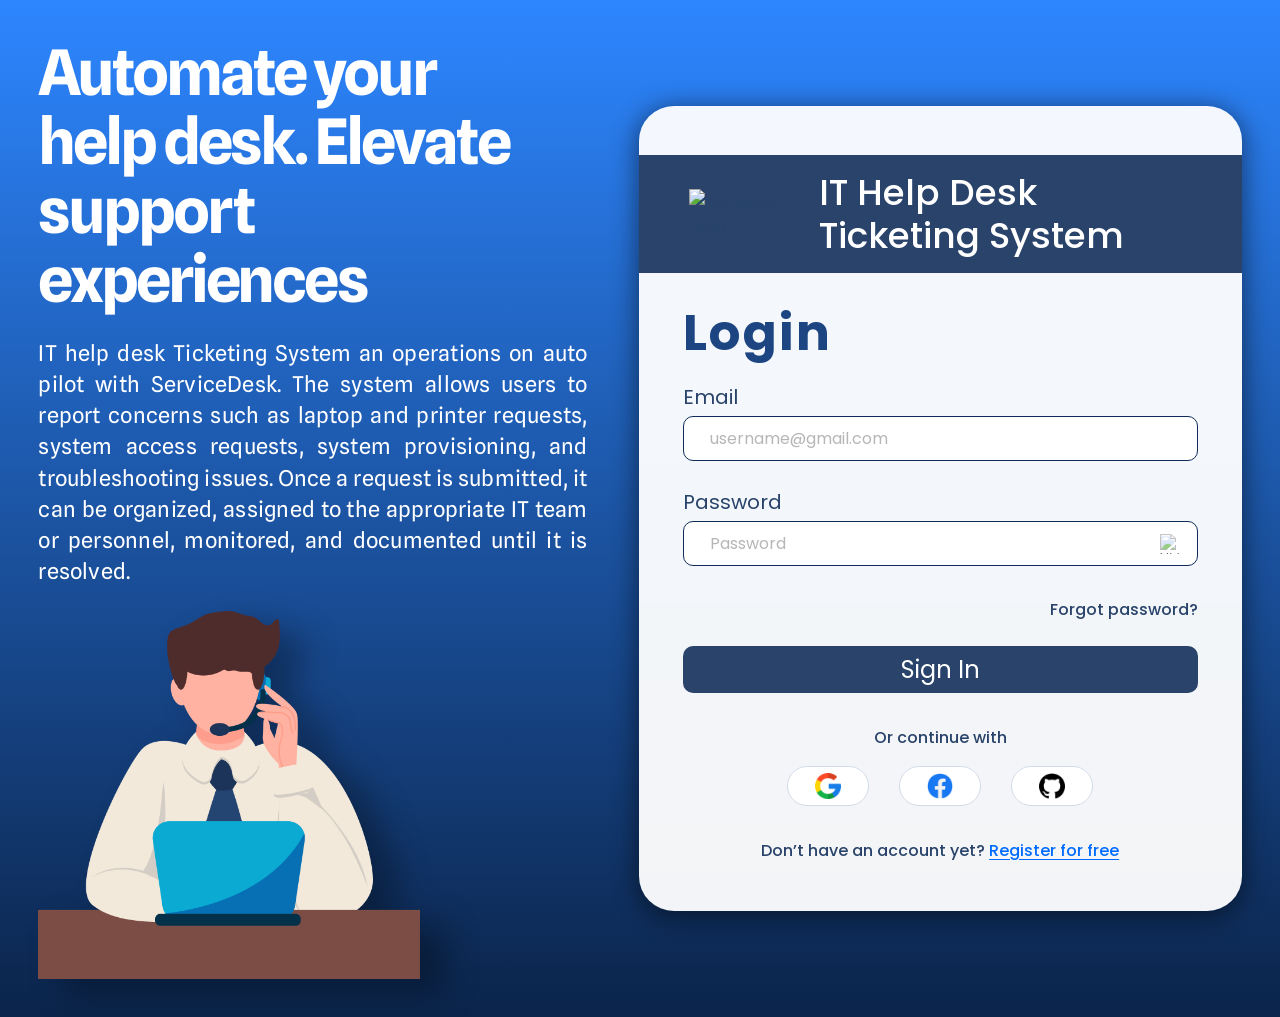
==== Login.html @ 036b6510 "Add files via upload" ====
<!DOCTYPE html>
<html lang="en">
<head>
  <meta charset="UTF-8">
  <meta name="viewport" content="width=device-width, initial-scale=1.0">
  <title>Login | IT Help Desk Ticketing System</title>

  <!-- Fonts used by the design (Figma only exports their names, it doesn't load them) -->
  <link rel="preconnect" href="https://fonts.googleapis.com">
  <link rel="preconnect" href="https://fonts.gstatic.com" crossorigin>
  <link href="https://fonts.googleapis.com/css2?family=Poppins:wght@400;500;700&family=Spline+Sans:wght@400;700&display=swap" rel="stylesheet">

  <!-- Variables first, then the styles that use them -->
  <link rel="stylesheet" href="varss.css">
  <link rel="stylesheet" href="style.css">
</head>
<body>
  <main class="login">

    <!-- Left side: tagline, description, illustration -->
    <section class="hero">
      <h1 class="hero-title">
        Automate your<br>
        help desk. Elevate support experiences
      </h1>
      <p class="hero-text">
        IT help desk Ticketing System an operations on auto pilot with
        ServiceDesk. The system allows users to report concerns such as laptop
        and printer requests, system access requests, system provisioning, and
        troubleshooting issues. Once a request is submitted, it can be
        organized, assigned to the appropriate IT team or personnel, monitored,
        and documented until it is resolved.
      </p>
      <img class="hero-image" src="maleworker.png" alt="Male IT support worker">
    </section>

    <!-- Right side: login card -->
    <section class="login-card" aria-labelledby="login-title">
      <header class="brand">
        <img class="brand-logo" src="Images_Icons\Logotech.png" alt="Techuser Logo">
        <p class="brand-name">
          IT Help Desk<br>
          Ticketing System
        </p>
      </header>

      <div class="card-body">
        <form class="login-form" id="loginForm" novalidate>
          <h2 class="login-title" id="login-title">Login</h2>

          <div class="field">
            <label for="email">Email</label>
            <input
              type="email"
              id="email"
              name="email"
              placeholder="username@gmail.com"
              autocomplete="email"
              aria-describedby="emailError"
              required>
            <p class="field-error" id="emailError" role="alert"></p>
          </div>

          <div class="field">
            <label for="password">Password</label>
            <div class="password-wrap">
              <input
                type="password"
                id="password"
                name="password"
                placeholder="Password"
                autocomplete="current-password"
                aria-describedby="passwordError"
                required>
              <button
                type="button"
                class="toggle-password"
                aria-label="Show password"
                aria-pressed="false">
                <img src="Images_Icons\passwordhidden.png" alt="Hide password">
              </button>
            </div>
            <p class="field-error" id="passwordError" role="alert"></p>
          </div>

          <a class="forgot-link" href="forgot-password.html">Forgot password?</a>

          <button type="submit" class="btn-signin">Sign In</button>
        </form>

        <p class="divider">Or continue with</p>

        <div class="social">
          <button type="button" class="social-btn" aria-label="Continue with Google">
            <img src="google.png" alt="Google">
          </button>
          <button type="button" class="social-btn" aria-label="Continue with Facebook">
            <img src="fb.png" alt="Facebook">
          </button>
          <button type="button" class="social-btn" aria-label="Continue with GitHub">
            <img src="github.png" alt="GitHub">
          </button>
        </div>

        <p class="register">
          Don’t have an account yet?
          <a href="register.html">Register for free</a>
        </p>
      </div>
    </section>

  </main>

  <script src="login.js"></script>
</body>
</html>
---- varss.css ----
/* Design tokens (from Figma, tidied). Load this BEFORE style.css. */
:root,
[data-variable-collection-mode="mode-1"] {
  /* Figma variables (mode-1) */
  --color: #7f99bd;
  --background-for-website: #ebebeb;

  /* Brand palette used by style.css */
  --blue-top: #2d86ff;       /* page gradient, top */
  --blue-bottom: #0b244a;    /* page gradient, bottom */
  --navy: #29436a;           /* brand band, buttons, labels */
  --navy-dark: #1d4582;      /* "Login" title, button hover */
  --border-navy: #102d59;    /* input borders */
  --blue-link: #006cff;      /* "Register for free" */
  --placeholder: #b6b6b6;
  --social-border: #d3dbe8;
  --error: #c62828;

  /* Fonts (loaded from Google Fonts in login.html) */
  --font-display: "Spline Sans", sans-serif;
  --font-body: "Poppins", sans-serif;
}
---- style.css ----
/* ==========================================================
   IT Help Desk Ticketing System: Login page
   Requires varss.css to be loaded first.
   ========================================================== */

*,
*::before,
*::after {
  box-sizing: border-box;
}

html {
  -webkit-text-size-adjust: 100%;
}

body {
  margin: 0;
  font-family: var(--font-body);
  color: var(--navy);
  background: var(--background-for-website);
}

img {
  display: block;
  max-width: 100%;
}

:focus-visible {
  outline: 3px solid var(--blue-top);
  outline-offset: 2px;
}

/* ---------- Page layout ---------- */

.login {
  min-height: 100vh;
  min-height: 100dvh;
  display: grid;
  grid-template-columns: minmax(0, 1fr) minmax(0, 603px);
  gap: clamp(24px, 4vw, 64px);
  align-items: center;
  padding: clamp(16px, 3vw, 43px);
  background: linear-gradient(180deg, var(--blue-top) 0%, var(--blue-bottom) 100%);
}

/* ---------- Left side ---------- */

.hero {
  align-self: stretch;
  display: flex;
  flex-direction: column;
  gap: 24px;
  color: #ffffff;
}

.hero-title {
  margin: 0;
  max-width: 773px;
  font-family: var(--font-display);
  font-size: clamp(2.25rem, 4.9vw, 4.375rem);
  font-weight: 700;
  line-height: 1.1;
  letter-spacing: -0.05em;
}

.hero-text {
  margin: 0;
  max-width: 747px;
  font-family: var(--font-display);
  font-size: clamp(1rem, 1.7vw, 1.75rem);
  font-weight: 400;
  line-height: 1.427;
  letter-spacing: 0.01em;
  text-align: justify; /* "justified" is not a valid value */
}

.hero-image {
  width: min(100%, 382px);
  height: auto;
  aspect-ratio: 382 / 367.92;
  margin-top: auto;
  object-fit: cover;
  filter: drop-shadow(25px 13px 16px rgba(0, 0, 0, 0.31));
}

/* ---------- Login card ---------- */

.login-card {
  width: 100%;
  padding: clamp(24px, 4vw, 49px) 0 clamp(32px, 4vw, 48px);
  background: rgba(255, 255, 255, 0.95);
  border-radius: 35px;
  box-shadow: 0 4px 24.6px 3px rgba(0, 0, 0, 0.46);
  overflow: hidden;
}

.brand {
  display: flex;
  align-items: center;
  gap: 30px;
  padding: 16px 20px 16px 50px;
  background: var(--navy);
}

.brand-logo {
  flex-shrink: 0;
  width: clamp(64px, 12vw, 100px);
  height: auto;
}

.brand-name {
  margin: 0;
  color: #ffffff;
  font-size: clamp(1.25rem, 3.2vw, 2.25rem);
  font-weight: 500;
  line-height: 1.2;
}

.card-body {
  padding: 30px clamp(20px, 4vw, 44px) 0;
}

.login-title {
  margin: 0 0 20px;
  color: var(--navy-dark);
  font-size: clamp(2rem, 6vw, 3.125rem);
  font-weight: 700;
  letter-spacing: 0.05em;
  line-height: 1.2;
}

/* ---------- Form ---------- */

.login-form {
  display: flex;
  flex-direction: column;
}

.field {
  display: flex;
  flex-direction: column;
  gap: 5px;
}

.field label {
  font-size: 1.25rem;
  font-weight: 400;
  line-height: 1.4;
}

.field input {
  width: 100%;
  height: 45px;
  padding: 0 26px;
  font: 400 1rem var(--font-body);
  color: var(--navy);
  background: #ffffff;
  border: 1px solid var(--border-navy);
  border-radius: 10px;
}

.field input::placeholder {
  color: var(--placeholder);
  opacity: 1;
}

.field input:focus {
  border-color: var(--blue-link);
}

.field input[aria-invalid="true"] {
  border-color: var(--error);
}

/* Reserved height so the layout doesn't jump when an error appears */
.field-error {
  min-height: 1.25rem;
  margin: 2px 0 0;
  color: var(--error);
  font-size: 0.875rem;
  line-height: 1.25rem;
}

.password-wrap {
  position: relative;
}

.password-wrap input {
  padding-right: 56px;
}

.toggle-password {
  position: absolute;
  top: 50%;
  right: 12px;
  transform: translateY(-50%);
  display: grid;
  place-items: center;
  width: 32px;
  height: 32px;
  padding: 0;
  background: none;
  border: 0;
  border-radius: 6px;
  cursor: pointer;
  opacity: 0.6;
}

.toggle-password[aria-pressed="true"],
.toggle-password:hover {
  opacity: 1;
}

.toggle-password img {
  width: 20px;
  height: 20px;
  object-fit: cover;
}

.forgot-link {
  align-self: flex-end;
  margin-top: 4px;
  font-size: 1rem;
  font-weight: 500;
  color: var(--navy);
  text-decoration: none;
}

.forgot-link:hover {
  text-decoration: underline;
}

.btn-signin {
  width: 100%;
  height: 47px;
  margin-top: 24px;
  font: 400 1.5rem var(--font-body);
  color: #ffffff;
  background: var(--navy);
  border: 0;
  border-radius: 10px;
  cursor: pointer;
  transition: background-color 0.15s;
}

.btn-signin:hover {
  background: var(--navy-dark);
}

/* ---------- Social sign-in ---------- */

.divider {
  margin: 32px 0 16px;
  text-align: center;
  font-size: 1rem;
  font-weight: 500;
}

.social {
  display: flex;
  justify-content: center;
  gap: 30px;
}

/* The original white-on-white pills were invisible, so they get a border */
.social-btn {
  display: grid;
  place-items: center;
  padding: 6px 27px;
  background: #ffffff;
  border: 1px solid var(--social-border);
  border-radius: 30px;
  cursor: pointer;
  transition: box-shadow 0.15s;
}

.social-btn:hover {
  box-shadow: 0 2px 8px rgba(16, 45, 89, 0.2);
}

.social-btn img {
  width: 26px;
  height: 26px;
  object-fit: contain;
}

.register {
  margin: 32px 0 0;
  text-align: center;
  font-size: 1rem;
  font-weight: 500;
}

.register a {
  color: var(--blue-link);
  text-decoration: underline;
  text-underline-offset: 3px;
}

/* ---------- Tablet and mobile ---------- */

@media (max-width: 960px) {
  .login {
    grid-template-columns: minmax(0, 603px);
    justify-content: center;
  }

  /* Show the form first on small screens */
  .login-card {
    order: -1;
  }

  .hero-image {
    display: none;
  }

  .hero-text {
    text-align: left;
  }
}

@media (max-width: 480px) {
  .social {
    gap: 16px;
  }

  .social-btn {
    padding: 6px 20px;
  }

  .btn-signin {
    font-size: 1.25rem;
  }
}

@media (prefers-reduced-motion: reduce) {
  * {
    transition: none !important;
  }
}
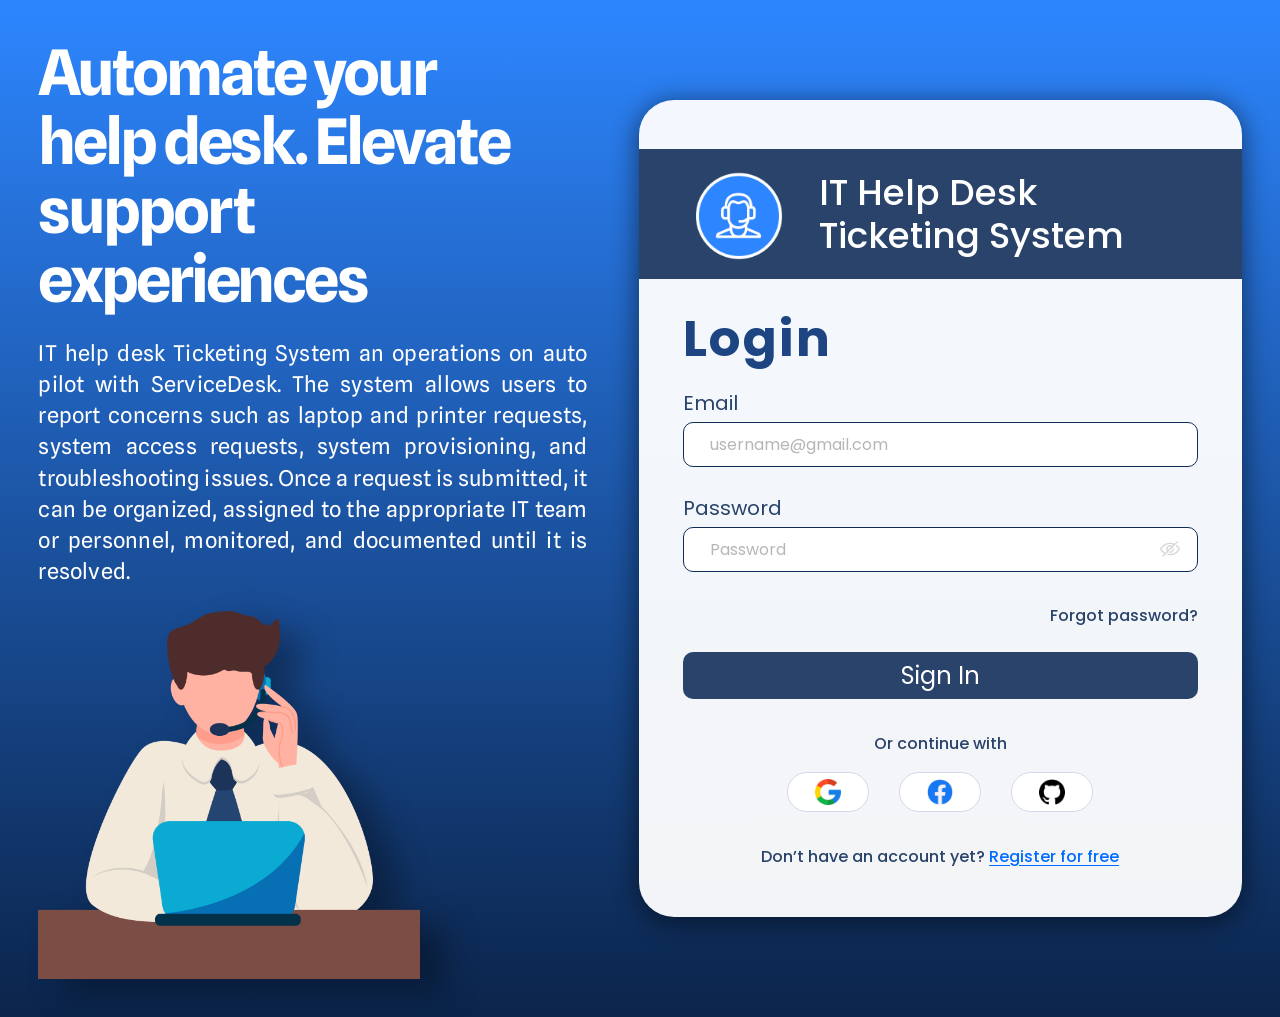
==== commit d19db4b4: "Add files via upload" ====
--- a/Login.html
+++ b/Login.html
@@ -37,7 +37,7 @@
     <!-- Right side: login card -->
     <section class="login-card" aria-labelledby="login-title">
       <header class="brand">
-        <img class="brand-logo" src="Images_Icons\Logotech.png" alt="Techuser Logo">
+        <img class="brand-logo" src="Icons\Logotech.png" alt="Techuser Logo">
         <p class="brand-name">
           IT Help Desk<br>
           Ticketing System
@@ -77,7 +77,7 @@
                 class="toggle-password"
                 aria-label="Show password"
                 aria-pressed="false">
-                <img src="Images_Icons\passwordhidden.png" alt="Hide password">
+                <img src="Icons\passwordhidden.png" alt="Hide password">
               </button>
             </div>
             <p class="field-error" id="passwordError" role="alert"></p>
